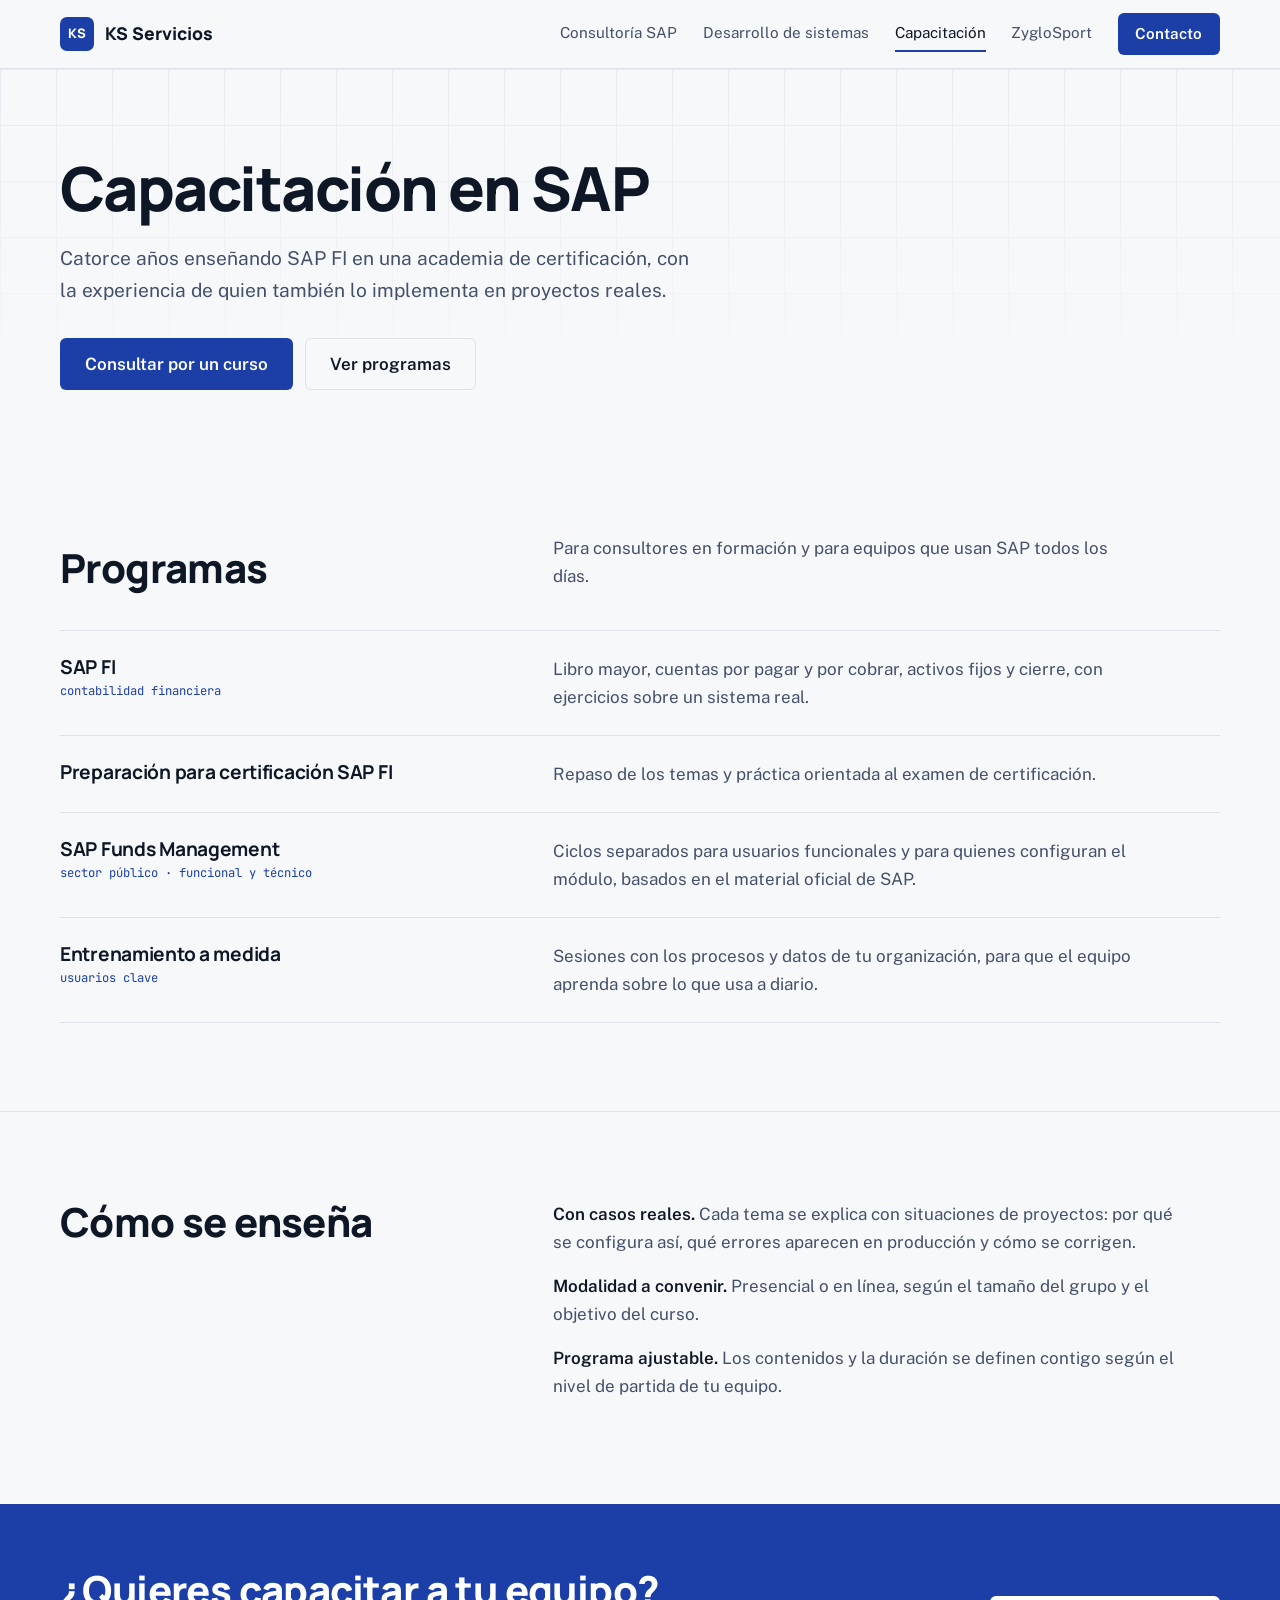
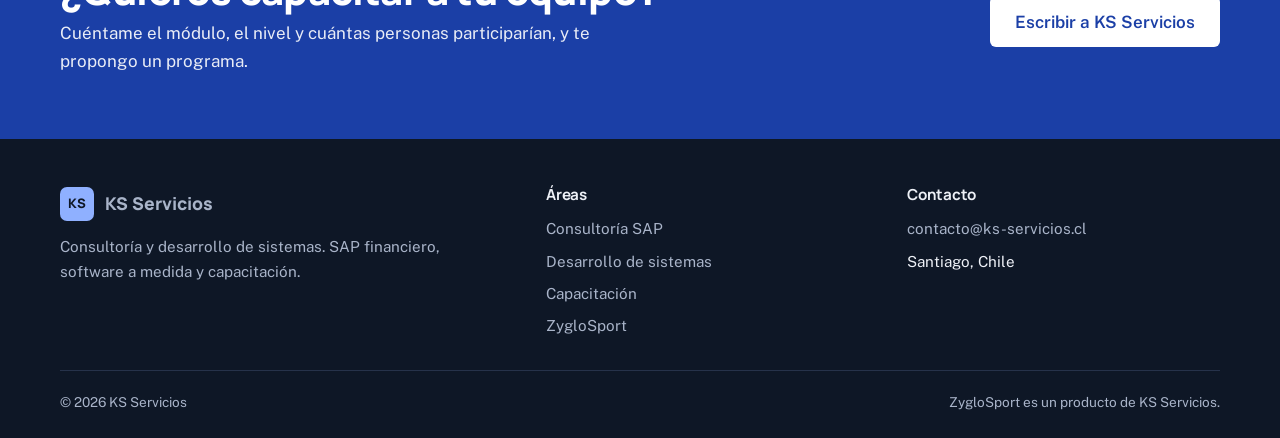
==== capacitacion.html @ cadade38 "more structured web page" ====
<!DOCTYPE html>
<html lang="es">
<head>
  <meta charset="UTF-8">
  <meta name="viewport" content="width=device-width, initial-scale=1">
  <title>Capacitación SAP · KS Servicios</title>
  <meta name="description" content="Capacitación en SAP FI, preparación para certificación y SAP Funds Management para el sector público.">
  <meta property="og:title" content="Capacitación SAP · KS Servicios">
  <meta property="og:description" content="Capacitación en SAP FI, preparación para certificación y SAP Funds Management para el sector público.">
  <meta property="og:type" content="website">
  <link rel="icon" href="data:image/svg+xml,%3Csvg xmlns='http://www.w3.org/2000/svg' viewBox='0 0 32 32'%3E%3Crect width='32' height='32' rx='7' fill='%231b3fa6'/%3E%3Ctext x='16' y='21.5' font-family='Arial' font-weight='800' font-size='15' fill='white' text-anchor='middle'%3EKS%3C/text%3E%3C/svg%3E">
  <link rel="preconnect" href="https://fonts.googleapis.com">
  <link rel="preconnect" href="https://fonts.gstatic.com" crossorigin>
  <link href="https://fonts.googleapis.com/css2?family=JetBrains+Mono:wght@400;500&family=Manrope:wght@600;700;800&family=Public+Sans:wght@400;500;600&display=swap" rel="stylesheet">
  <link rel="stylesheet" href="assets/styles.css">
</head>
<body class="">
  <a class="skip" href="#contenido">Saltar al contenido</a>
  <header class="site-header">
    <div class="wrap bar">
      <a class="brand" href="index.html"><span class="brand-mark">KS</span><span>KS Servicios</span></a>
      <button class="nav-toggle" type="button" aria-expanded="false" aria-controls="menu">Menú</button>
      <nav id="menu" class="site-nav" aria-label="Principal">
        <a href="sap.html">Consultoría SAP</a>
        <a href="desarrollo.html">Desarrollo de sistemas</a>
        <a href="capacitacion.html" aria-current="page">Capacitación</a>
        <a href="zyglosport.html">ZygloSport</a>
        <a class="nav-cta" href="contacto.html">Contacto</a>
      </nav>
    </div>
  </header>

  <main id="contenido">
    <section class="hero page-hero">
      <div class="wrap">
        <h1>Capacitación en SAP</h1>
        <p class="lead">Catorce años enseñando SAP FI en una academia de certificación, con la experiencia de quien también lo implementa en proyectos reales.</p>
        <div class="actions">
          <a class="btn btn-primary" href="mailto:contacto@ks-servicios.cl?subject=Capacitaci%C3%B3n%20SAP">Consultar por un curso</a>
          <a class="btn btn-ghost" href="#programas">Ver programas</a>
        </div>
      </div>
    </section>

    <section class="section" id="programas" aria-labelledby="prog-t">
      <div class="wrap">
        <div class="section-head">
          <h2 id="prog-t">Programas</h2>
          <p>Para consultores en formación y para equipos que usan SAP todos los días.</p>
        </div>
        <ul class="rows">
          <li><h3>SAP FI<small>contabilidad financiera</small></h3><p>Libro mayor, cuentas por pagar y por cobrar, activos fijos y cierre, con ejercicios sobre un sistema real.</p></li>
          <li><h3>Preparación para certificación SAP FI</h3><p>Repaso de los temas y práctica orientada al examen de certificación.</p></li>
          <li><h3>SAP Funds Management<small>sector público · funcional y técnico</small></h3><p>Ciclos separados para usuarios funcionales y para quienes configuran el módulo, basados en el material oficial de SAP.</p></li>
          <li><h3>Entrenamiento a medida<small>usuarios clave</small></h3><p>Sesiones con los procesos y datos de tu organización, para que el equipo aprenda sobre lo que usa a diario.</p></li>
        </ul>
      </div>
    </section>

    <section class="section" aria-labelledby="como-t">
      <div class="wrap two">
        <h2 id="como-t">Cómo se enseña</h2>
        <div>
          <p><strong>Con casos reales.</strong> Cada tema se explica con situaciones de proyectos: por qué se configura así, qué errores aparecen en producción y cómo se corrigen.</p>
          <p><strong>Modalidad a convenir.</strong> Presencial o en línea, según el tamaño del grupo y el objetivo del curso.</p>
          <p><strong>Programa ajustable.</strong> Los contenidos y la duración se definen contigo según el nivel de partida de tu equipo.</p>
        </div>
      </div>
    </section>

    <section class="cta" aria-labelledby="cta-t">
      <div class="wrap">
        <div>
          <h2 id="cta-t">¿Quieres capacitar a tu equipo?</h2>
          <p>Cuéntame el módulo, el nivel y cuántas personas participarían, y te propongo un programa.</p>
        </div>
        <a class="btn" href="mailto:contacto@ks-servicios.cl?subject=Capacitaci%C3%B3n%20SAP">Escribir a KS Servicios</a>
      </div>
    </section>
  </main>

  <footer class="site-footer band-dark">
    <div class="wrap">
      <div class="foot-grid">
        <div>
          <a class="brand" href="index.html"><span class="brand-mark">KS</span><span>KS Servicios</span></a>
          <p>Consultoría y desarrollo de sistemas. SAP financiero, software a medida y capacitación.</p>
        </div>
        <div>
          <h2>Áreas</h2>
          <ul>
<li><a href="sap.html">Consultoría SAP</a></li>
<li><a href="desarrollo.html">Desarrollo de sistemas</a></li>
<li><a href="capacitacion.html">Capacitación</a></li>
<li><a href="zyglosport.html">ZygloSport</a></li>
          </ul>
        </div>
        <div>
          <h2>Contacto</h2>
          <ul>
            <li><a href="mailto:contacto@ks-servicios.cl">contacto@ks-servicios.cl</a></li>
            <li>Santiago, Chile</li>
          </ul>
        </div>
      </div>
      <div class="foot-bottom">
        <span>© <span id="anio">2026</span> KS Servicios</span>
        <span>ZygloSport es un producto de KS Servicios.</span>
      </div>
    </div>
  </footer>
  <script src="assets/main.js"></script>
</body>
</html>
---- assets/styles.css ----
:root{
  --paper:#f7f8fa; --surface:#ffffff; --ink:#0e1726; --ink-2:#44506a; --line:#dce1ea;
  --accent:#1b3fa6; --on-accent:#ffffff; --header-bg:rgba(247,248,250,.92);
  --f-head:"Manrope",system-ui,sans-serif;
  --f-body:"Public Sans",system-ui,sans-serif;
  --f-mono:"JetBrains Mono",ui-monospace,monospace;
}
body.theme-noche{
  --paper:#0c1224; --surface:#151d36; --ink:#e9edf7; --ink-2:#a3adc8; --line:#26304f;
  --accent:#d4ff3f; --on-accent:#0c1224; --header-bg:rgba(12,18,36,.92);
  --f-head:"Syne","Manrope",system-ui,sans-serif;
}
.band-dark{
  --paper:#0e1726; --surface:#16213a; --ink:#eef1f7; --ink-2:#a9b4c9; --line:#26324a;
  --accent:#8fb0ff; --on-accent:#0e1726;
  background:var(--paper); color:var(--ink);
}
*,*::before,*::after{box-sizing:border-box}
html{scroll-behavior:smooth;scroll-padding-top:80px}
body{margin:0;font-family:var(--f-body);font-size:1.0625rem;line-height:1.65;color:var(--ink);background:var(--paper);-webkit-font-smoothing:antialiased}
img,svg{max-width:100%}
a{color:inherit}
:focus-visible{outline:3px solid var(--accent);outline-offset:3px}
.band-dark :focus-visible{outline-color:#8fb0ff}
.wrap{width:min(1160px,100% - 2.5rem);margin-inline:auto}
.skip{position:absolute;left:-999px;top:0;background:var(--accent);color:var(--on-accent);padding:.6rem 1rem;z-index:50}
.skip:focus{left:0}

/* Encabezado */
.site-header{position:sticky;top:0;z-index:20;background:var(--header-bg);backdrop-filter:blur(10px);border-bottom:1px solid var(--line)}
.bar{display:flex;align-items:center;justify-content:space-between;min-height:68px;gap:1rem}
.brand{display:flex;align-items:center;gap:.7rem;text-decoration:none;font-family:var(--f-head);font-weight:800;font-size:1.1rem}
.brand-mark{display:grid;place-items:center;width:34px;height:34px;border-radius:7px;background:var(--accent);color:var(--on-accent);font-size:.82rem;letter-spacing:.02em}
.site-nav{display:flex;align-items:center;gap:1.6rem;font-size:.95rem}
.site-nav a{text-decoration:none;color:var(--ink-2);padding:.3rem 0;border-bottom:2px solid transparent}
.site-nav a:hover{color:var(--ink)}
.site-nav a[aria-current="page"]{color:var(--ink);border-bottom-color:var(--accent)}
.site-nav a.nav-cta{background:var(--accent);color:var(--on-accent);padding:.5rem 1.1rem;border-radius:6px;font-weight:600;border:0}
.nav-toggle{display:none;background:transparent;border:1.5px solid var(--line);color:var(--ink);padding:.45rem .9rem;border-radius:6px;font:inherit;font-size:.9rem;cursor:pointer}

/* Botones */
.btn{display:inline-block;padding:.85rem 1.5rem;border-radius:6px;font-weight:600;text-decoration:none;border:1.5px solid transparent;font:inherit;font-weight:600;cursor:pointer;line-height:1.3}
.btn-primary{background:var(--accent);color:var(--on-accent)}
.btn-primary:hover{filter:brightness(1.12)}
.btn-ghost{border-color:var(--line);color:var(--ink);background:transparent}
.btn-ghost:hover{border-color:var(--ink-2)}
.actions{display:flex;flex-wrap:wrap;gap:.75rem}

/* Tipografía */
h1,h2,h3{font-family:var(--f-head);margin:0;letter-spacing:-.015em}
h1{font-weight:800;font-size:clamp(2.5rem,6vw,4.6rem);line-height:1.02;letter-spacing:-.025em}
h2{font-weight:800;font-size:clamp(1.7rem,3.4vw,2.5rem);line-height:1.1}
h3{font-weight:700;font-size:1.2rem;line-height:1.25}
.lead{font-size:1.2rem;color:var(--ink-2);max-width:36rem;margin:1.5rem 0 2rem}
p{margin:0 0 1rem}
.muted{color:var(--ink-2)}
.tag{display:inline-block;font-family:var(--f-mono);font-size:.72rem;color:var(--accent);border:1px solid var(--line);border-radius:99px;padding:.1rem .65rem;margin-left:.5rem;vertical-align:middle;white-space:nowrap;font-weight:400}

/* Hero */
.hero{position:relative;padding:clamp(3rem,8vw,6.5rem) 0 clamp(3rem,7vw,5rem);overflow:hidden}
.hero::before{content:"";position:absolute;inset:0;z-index:0;pointer-events:none;
  background-image:linear-gradient(var(--line) 1px,transparent 1px),linear-gradient(90deg,var(--line) 1px,transparent 1px);
  background-size:56px 56px;opacity:.55;
  -webkit-mask-image:linear-gradient(to bottom,#000 10%,transparent 85%);mask-image:linear-gradient(to bottom,#000 10%,transparent 85%)}
.hero .wrap{position:relative;z-index:1}
.hero-grid{display:grid;grid-template-columns:minmax(0,1.05fr) minmax(0,.95fr);gap:clamp(2rem,5vw,4.5rem);align-items:center}
.page-hero{padding:clamp(3rem,7vw,5.5rem) 0 clamp(2.5rem,5vw,3.5rem)}
.page-hero h1{font-size:clamp(2.2rem,5vw,3.8rem);max-width:46rem}
.page-hero .lead{max-width:40rem}

/* Índice de áreas */
.area-index{border:1px solid var(--line);background:var(--surface);border-radius:10px;overflow:hidden}
.area-index a{display:grid;grid-template-columns:1fr auto;gap:.15rem 1rem;align-items:center;padding:1.15rem 1.4rem;text-decoration:none;border-top:1px solid var(--line);border-left:4px solid transparent}
.area-index a:first-child{border-top:0}
.area-index a:hover{border-left-color:var(--accent);background:var(--paper)}
.area-index strong{font-family:var(--f-head);font-size:1.1rem}
.area-index span.d{grid-column:1;color:var(--ink-2);font-size:.92rem;line-height:1.45}
.chev{grid-column:2;grid-row:1 / span 2;width:.6rem;height:.6rem;border-top:2px solid var(--ink-2);border-right:2px solid var(--ink-2);transform:rotate(45deg);margin-right:.3rem}
.area-index a.destacada{background:#0c1224;color:#e9edf7;border-left-color:#d4ff3f}
.area-index a.destacada span.d{color:#a3adc8}
.area-index a.destacada:hover{background:#151d36}
.area-index a.destacada .chev{border-color:#d4ff3f}
.area-index a.destacada .tag{color:#d4ff3f;border-color:#26304f}

/* Datos */
.facts{border-top:1px solid var(--line);border-bottom:1px solid var(--line);background:var(--surface)}
.facts ul{list-style:none;margin:0;padding:0;display:grid;grid-template-columns:repeat(4,1fr)}
.facts li{padding:1.5rem 1.4rem;border-left:1px solid var(--line)}
.facts li:first-child{border-left:0;padding-left:0}
.facts strong{display:block;font-family:var(--f-head);font-size:1.1rem;margin-bottom:.2rem}
.facts span{color:var(--ink-2);font-size:.92rem;line-height:1.45;display:block}

/* Secciones */
.section{padding:clamp(3rem,7vw,5.5rem) 0}
.section + .section{border-top:1px solid var(--line)}
.section-head{display:grid;grid-template-columns:minmax(0,.8fr) minmax(0,1.2fr);gap:1rem 3rem;margin-bottom:2.5rem;align-items:end}
.section-head p{margin:0;color:var(--ink-2);max-width:36rem}
.rows{list-style:none;margin:0;padding:0;border-bottom:1px solid var(--line)}
.rows > li{display:grid;grid-template-columns:minmax(0,.8fr) minmax(0,1.2fr);gap:.5rem 3rem;padding:1.5rem 0;border-top:1px solid var(--line)}
.rows h3 small{display:block;font-family:var(--f-mono);font-weight:400;font-size:.76rem;color:var(--accent);margin-top:.3rem;letter-spacing:0}
.rows p{margin:0;color:var(--ink-2);max-width:38rem}
.rows a.row-link{display:contents;text-decoration:none}
.rows > li.link{display:block;padding:0}
.rows li.link > a{display:grid;grid-template-columns:minmax(0,.8fr) minmax(0,1.2fr) auto;gap:.5rem 3rem;padding:1.5rem 0;text-decoration:none;align-items:center}
.rows li.link > a:hover h3{color:var(--accent)}
.rows li.link .chev{grid-column:auto;grid-row:auto}
.steps{list-style:none;margin:0;padding:0;display:grid;grid-template-columns:repeat(4,1fr);gap:1.75rem}
.steps li{border-top:2px solid var(--accent);padding-top:1rem}
.steps .n{font-family:var(--f-mono);font-size:.8rem;color:var(--accent)}
.steps h3{margin:.3rem 0 .5rem}
.steps p{margin:0;color:var(--ink-2);font-size:.97rem}
.chips{list-style:none;margin:0;padding:0;display:flex;flex-wrap:wrap;gap:.6rem}
.chips li{font-family:var(--f-mono);font-size:.82rem;border:1px solid var(--line);background:var(--surface);border-radius:99px;padding:.3rem .9rem}
.two{display:grid;grid-template-columns:minmax(0,.8fr) minmax(0,1.2fr);gap:2rem 3rem}
.two p{color:var(--ink-2);max-width:40rem}
.two p strong{color:var(--ink);font-weight:600}
.feature-band{padding:clamp(2.5rem,6vw,4rem) 0}
.feature-band .wrap{display:flex;flex-wrap:wrap;align-items:center;justify-content:space-between;gap:1.5rem 3rem}
.feature-band h2{margin-bottom:.6rem}
.feature-band p{margin:0;color:var(--ink-2);max-width:38rem}
.cta{background:var(--accent);color:var(--on-accent);padding:clamp(2.5rem,6vw,4rem) 0}
.cta .wrap{display:flex;flex-wrap:wrap;align-items:center;justify-content:space-between;gap:1.5rem 3rem}
.cta h2{margin-bottom:.4rem}
.cta p{margin:0;max-width:34rem;opacity:.9}
.cta .btn{background:var(--on-accent);color:var(--accent)}
.cta :focus-visible{outline-color:var(--on-accent)}
body.theme-noche .cta{background:#d4ff3f;color:#0c1224}
body.theme-noche .cta .btn{background:#0c1224;color:#e9edf7}

/* Demo de conciliación (ZygloSport) */
.demo{background:var(--surface);border:1px solid var(--line);border-radius:10px;padding:1.25rem}
.demo-cab{display:flex;justify-content:space-between;align-items:baseline;gap:1rem;margin-bottom:1rem}
.demo-cab h2{font-size:1.05rem;font-weight:600}
.demo-cab span{font-family:var(--f-mono);font-size:.75rem;color:var(--ink-2)}
.demo ul{list-style:none;margin:0 0 1.1rem;padding:0}
.demo li{display:grid;grid-template-columns:1fr auto;gap:.15rem 1rem;padding:.75rem 0;border-top:1px solid var(--line)}
.demo .monto{font-family:var(--f-mono);font-size:.9rem;text-align:right}
.demo .estado{grid-column:1 / -1;font-family:var(--f-mono);font-size:.78rem;color:var(--ink-2);transition:color .3s}
.demo li.ok .estado{color:var(--accent)}
.demo-nota{font-size:.8rem;color:var(--ink-2);margin:.9rem 0 0}

/* Contacto */
.contact-list{list-style:none;margin:0;padding:0;border-bottom:1px solid var(--line)}
.contact-list li{border-top:1px solid var(--line)}
.contact-list a{display:grid;grid-template-columns:minmax(0,.8fr) minmax(0,1.2fr) auto;gap:.5rem 2rem;padding:1.3rem 0;text-decoration:none;align-items:center}
.contact-list a:hover h3{color:var(--accent)}
.contact-list p{margin:0;color:var(--ink-2)}
.contact-list .chev{grid-column:auto;grid-row:auto}
dl.datos{display:grid;grid-template-columns:auto 1fr;gap:.9rem 2rem;margin:2.5rem 0 0}
dl.datos dt{font-family:var(--f-mono);font-size:.8rem;color:var(--ink-2);padding-top:.25rem}
dl.datos dd{margin:0}

/* Pie */
.site-footer{padding:3rem 0 1.5rem;font-size:.95rem}
.foot-grid{display:grid;grid-template-columns:1.4fr 1fr 1fr;gap:2rem 3rem;padding-bottom:2rem;border-bottom:1px solid var(--line)}
.foot-grid p{color:var(--ink-2);max-width:26rem;margin:.8rem 0 0}
.foot-grid h2{font-size:.95rem;font-weight:700;margin-bottom:.8rem}
.foot-grid ul{list-style:none;margin:0;padding:0;display:grid;gap:.45rem}
.foot-grid a{color:var(--ink-2);text-decoration:none}
.foot-grid a:hover{color:var(--ink)}
.foot-bottom{display:flex;flex-wrap:wrap;justify-content:space-between;gap:.5rem 2rem;padding-top:1.25rem;color:var(--ink-2);font-size:.85rem}

@media (max-width:900px){
  .hero-grid,.section-head,.two,.foot-grid{grid-template-columns:1fr}
  .facts ul{grid-template-columns:1fr 1fr}
  .facts li:nth-child(odd){border-left:0;padding-left:0}
  .facts li:nth-child(n+3){border-top:1px solid var(--line)}
  .steps{grid-template-columns:1fr 1fr}
  .rows > li,.rows li.link > a,.contact-list a{grid-template-columns:1fr;gap:.4rem}
  .rows li.link .chev,.contact-list .chev{display:none}
  .nav-toggle{display:block}
  .site-nav{display:none;position:absolute;left:0;right:0;top:68px;flex-direction:column;align-items:flex-start;gap:0;background:var(--paper);border-bottom:1px solid var(--line);padding:.5rem 1.25rem 1.25rem}
  .site-nav.open{display:flex}
  .site-nav a{padding:.75rem 0;width:100%;border-bottom:1px solid var(--line)}
  .site-nav a.nav-cta{margin-top:.75rem;text-align:center;width:auto}
}
@media (max-width:560px){
  .steps{grid-template-columns:1fr}
  .facts ul{grid-template-columns:1fr}
  .facts li{border-left:0;padding-left:0;border-top:1px solid var(--line)}
  .facts li:first-child{border-top:0}
}
@media (prefers-reduced-motion:reduce){html{scroll-behavior:auto}*{transition:none!important}}
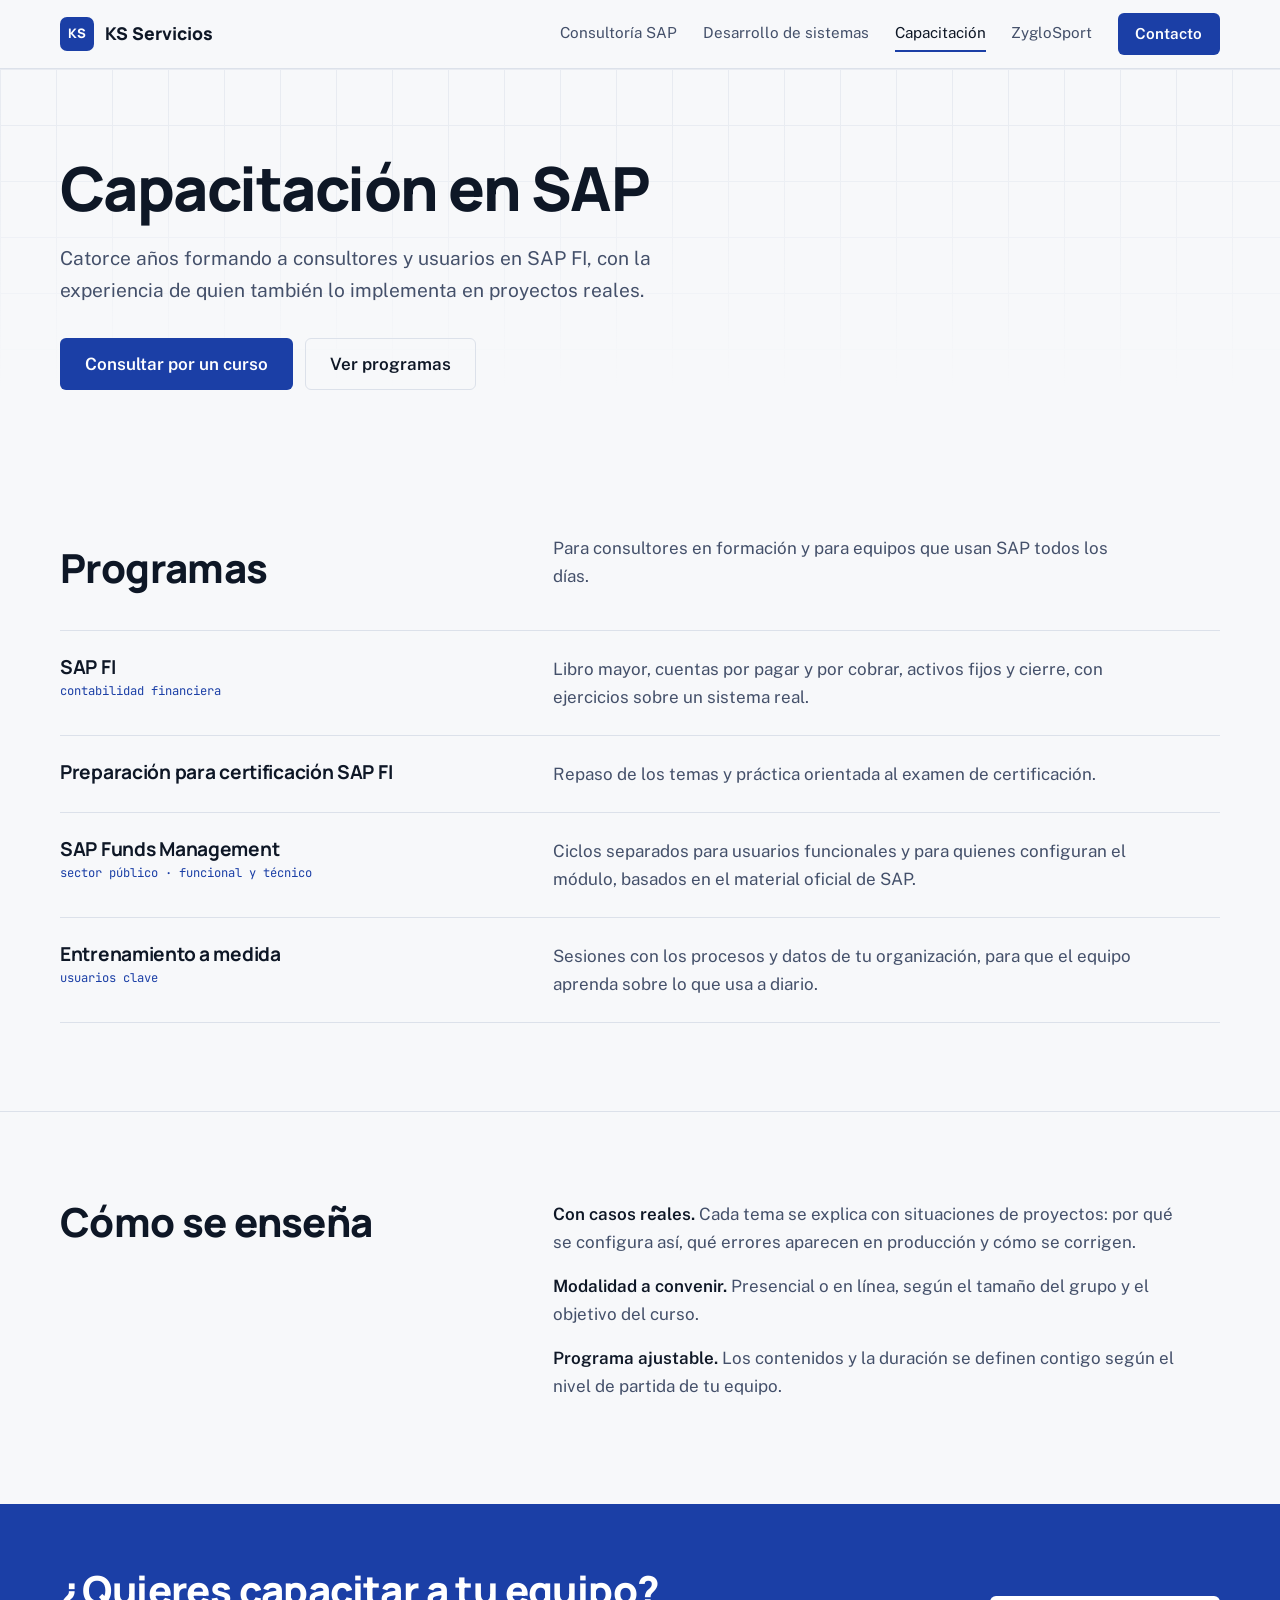
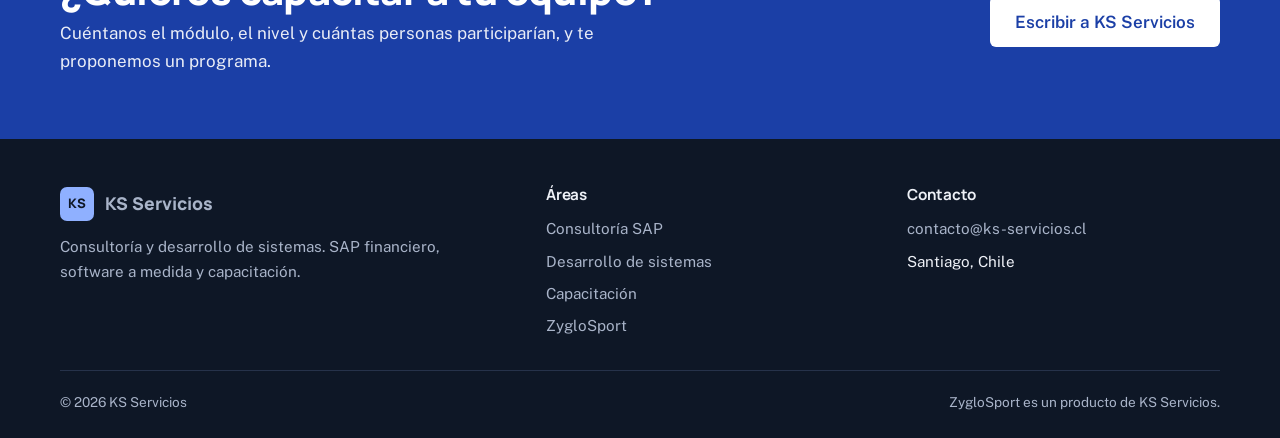
==== commit 0efc162e: "updated site" ====
--- a/capacitacion.html
+++ b/capacitacion.html
@@ -34,7 +34,7 @@
     <section class="hero page-hero">
       <div class="wrap">
         <h1>Capacitación en SAP</h1>
-        <p class="lead">Catorce años enseñando SAP FI en una academia de certificación, con la experiencia de quien también lo implementa en proyectos reales.</p>
+        <p class="lead">Catorce años formando a consultores y usuarios en SAP FI, con la experiencia de quien también lo implementa en proyectos reales.</p>
         <div class="actions">
           <a class="btn btn-primary" href="mailto:contacto@ks-servicios.cl?subject=Capacitaci%C3%B3n%20SAP">Consultar por un curso</a>
           <a class="btn btn-ghost" href="#programas">Ver programas</a>
@@ -72,7 +72,7 @@
       <div class="wrap">
         <div>
           <h2 id="cta-t">¿Quieres capacitar a tu equipo?</h2>
-          <p>Cuéntame el módulo, el nivel y cuántas personas participarían, y te propongo un programa.</p>
+          <p>Cuéntanos el módulo, el nivel y cuántas personas participarían, y te proponemos un programa.</p>
         </div>
         <a class="btn" href="mailto:contacto@ks-servicios.cl?subject=Capacitaci%C3%B3n%20SAP">Escribir a KS Servicios</a>
       </div>
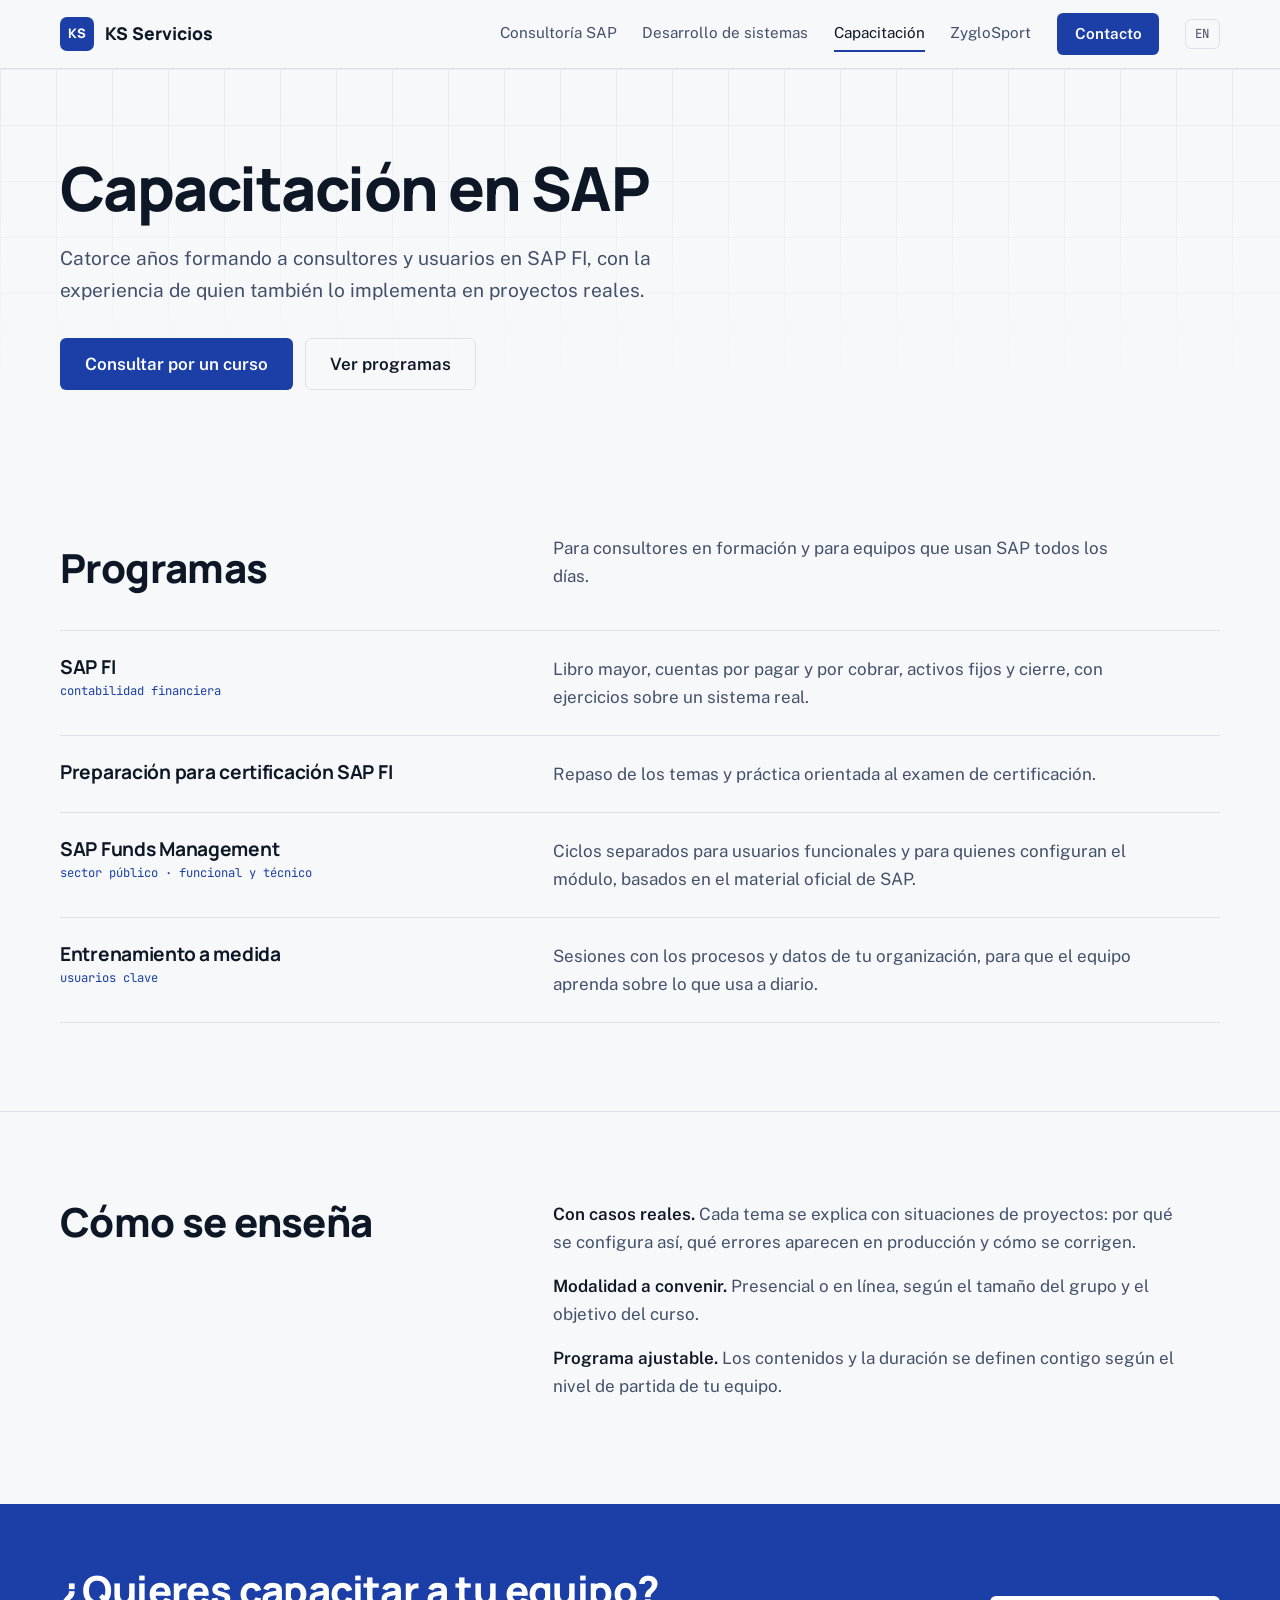
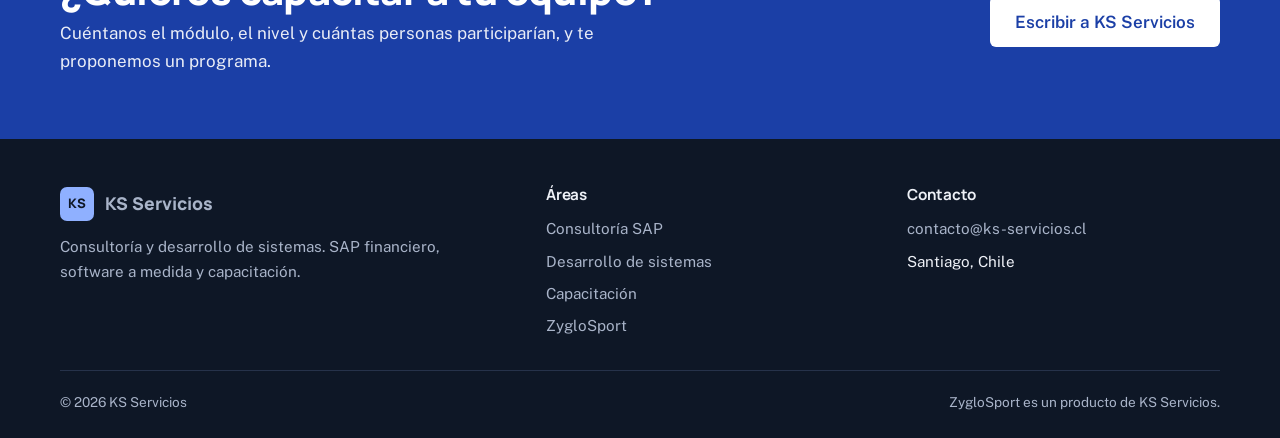
==== commit fb687f98: "Add files via upload" ====
--- a/capacitacion.html
+++ b/capacitacion.html
@@ -8,6 +8,11 @@
   <meta property="og:title" content="Capacitación SAP · KS Servicios">
   <meta property="og:description" content="Capacitación en SAP FI, preparación para certificación y SAP Funds Management para el sector público.">
   <meta property="og:type" content="website">
+  <meta property="og:locale" content="es_CL">
+  <link rel="canonical" href="https://ks-servicios.cl/capacitacion.html">
+  <link rel="alternate" hreflang="es" href="https://ks-servicios.cl/capacitacion.html">
+  <link rel="alternate" hreflang="en" href="https://ks-servicios.cl/en/capacitacion.html">
+  <link rel="alternate" hreflang="x-default" href="https://ks-servicios.cl/capacitacion.html">
   <link rel="icon" href="data:image/svg+xml,%3Csvg xmlns='http://www.w3.org/2000/svg' viewBox='0 0 32 32'%3E%3Crect width='32' height='32' rx='7' fill='%231b3fa6'/%3E%3Ctext x='16' y='21.5' font-family='Arial' font-weight='800' font-size='15' fill='white' text-anchor='middle'%3EKS%3C/text%3E%3C/svg%3E">
   <link rel="preconnect" href="https://fonts.googleapis.com">
   <link rel="preconnect" href="https://fonts.gstatic.com" crossorigin>
@@ -26,6 +31,7 @@
         <a href="capacitacion.html" aria-current="page">Capacitación</a>
         <a href="zyglosport.html">ZygloSport</a>
         <a class="nav-cta" href="contacto.html">Contacto</a>
+        <a class="lang" href="en/capacitacion.html" hreflang="en" lang="en" title="Read this page in English">EN</a>
       </nav>
     </div>
   </header>
@@ -89,10 +95,10 @@
         <div>
           <h2>Áreas</h2>
           <ul>
-<li><a href="sap.html">Consultoría SAP</a></li>
-<li><a href="desarrollo.html">Desarrollo de sistemas</a></li>
-<li><a href="capacitacion.html">Capacitación</a></li>
-<li><a href="zyglosport.html">ZygloSport</a></li>
+            <li><a href="sap.html">Consultoría SAP</a></li>
+            <li><a href="desarrollo.html">Desarrollo de sistemas</a></li>
+            <li><a href="capacitacion.html">Capacitación</a></li>
+            <li><a href="zyglosport.html">ZygloSport</a></li>
           </ul>
         </div>
         <div>
--- a/assets/styles.css
+++ b/assets/styles.css
@@ -36,6 +36,8 @@
 .site-nav a:hover{color:var(--ink)}
 .site-nav a[aria-current="page"]{color:var(--ink);border-bottom-color:var(--accent)}
 .site-nav a.nav-cta{background:var(--accent);color:var(--on-accent);padding:.5rem 1.1rem;border-radius:6px;font-weight:600;border:0}
+.site-nav a.lang{font-family:var(--f-mono);font-size:.78rem;border:1px solid var(--line);border-radius:6px;padding:.25rem .6rem;color:var(--ink-2)}
+.site-nav a.lang:hover{color:var(--ink);border-color:var(--ink-2)}
 .nav-toggle{display:none;background:transparent;border:1.5px solid var(--line);color:var(--ink);padding:.45rem .9rem;border-radius:6px;font:inherit;font-size:.9rem;cursor:pointer}
 
 /* Botones */
@@ -173,6 +175,7 @@
   .site-nav.open{display:flex}
   .site-nav a{padding:.75rem 0;width:100%;border-bottom:1px solid var(--line)}
   .site-nav a.nav-cta{margin-top:.75rem;text-align:center;width:auto}
+  .site-nav a.lang{margin-top:.75rem;width:auto;border-bottom:1px solid var(--line)}
 }
 @media (max-width:560px){
   .steps{grid-template-columns:1fr}
